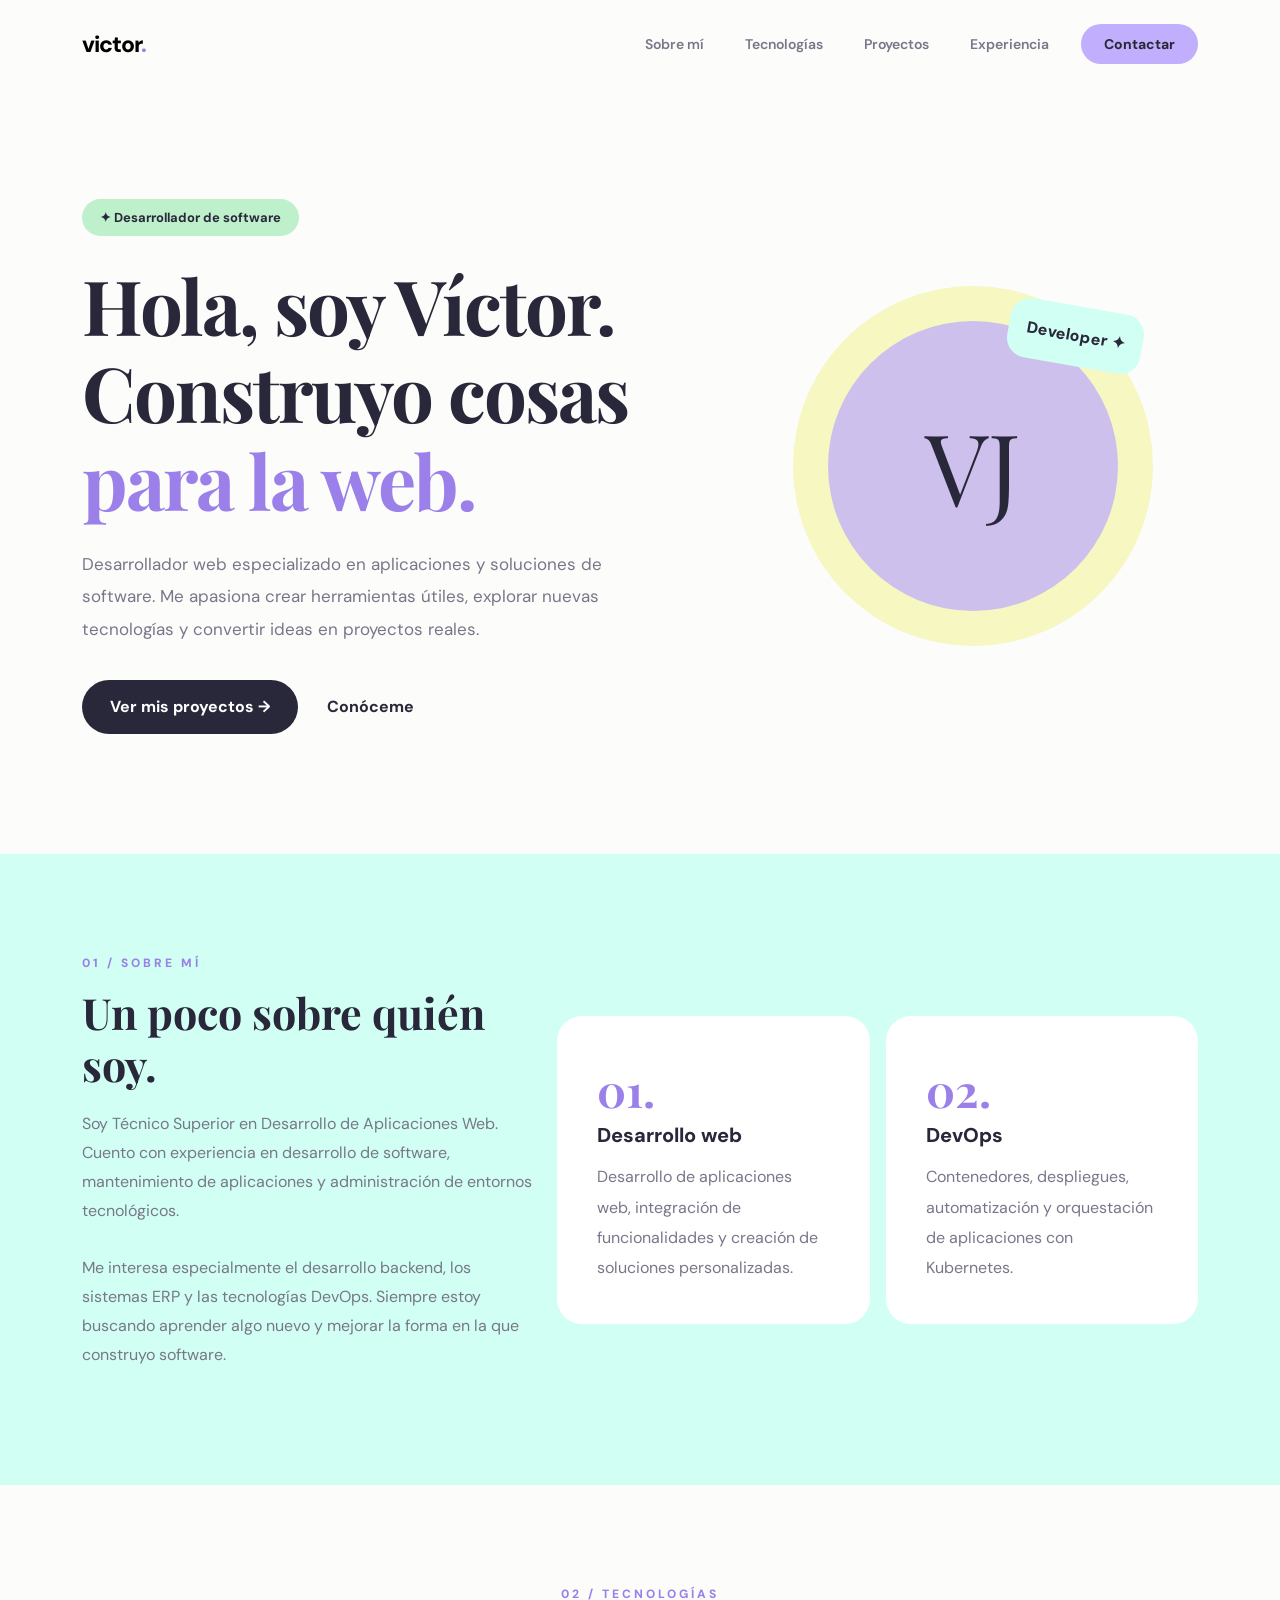
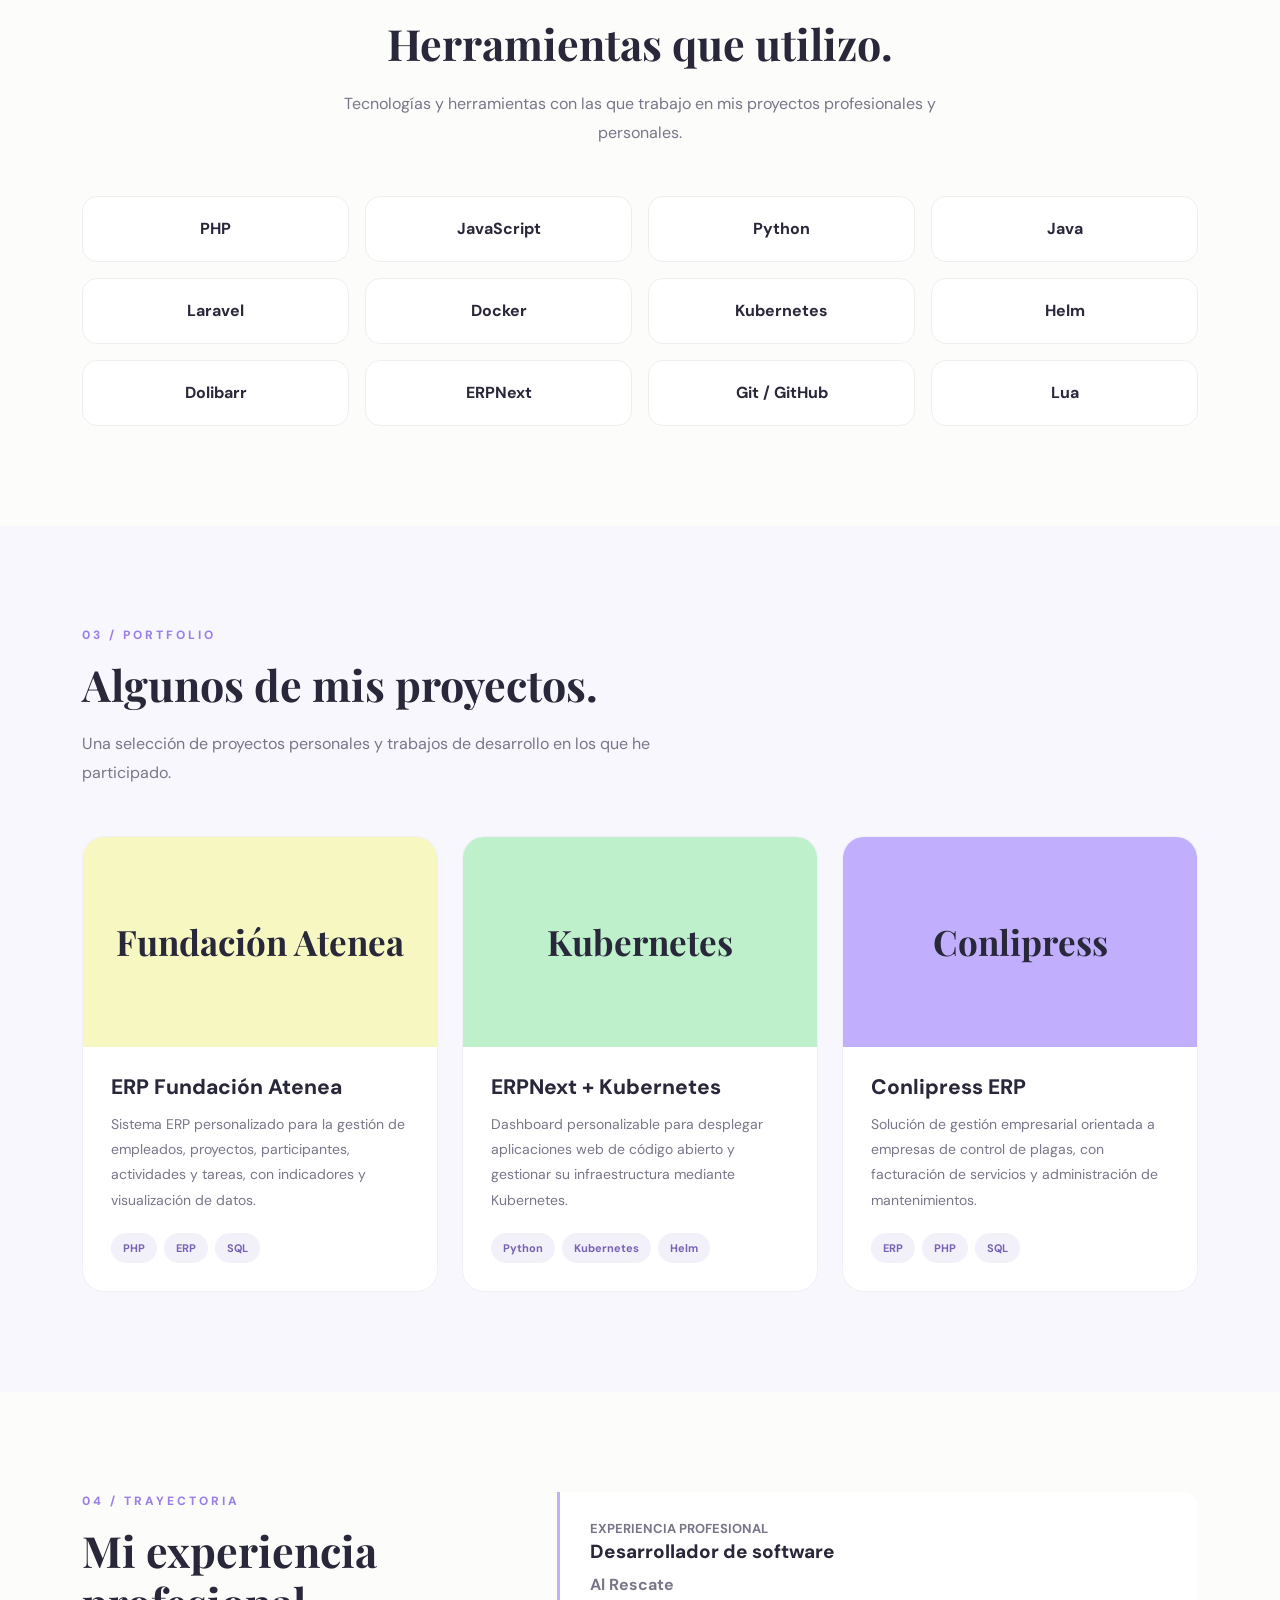
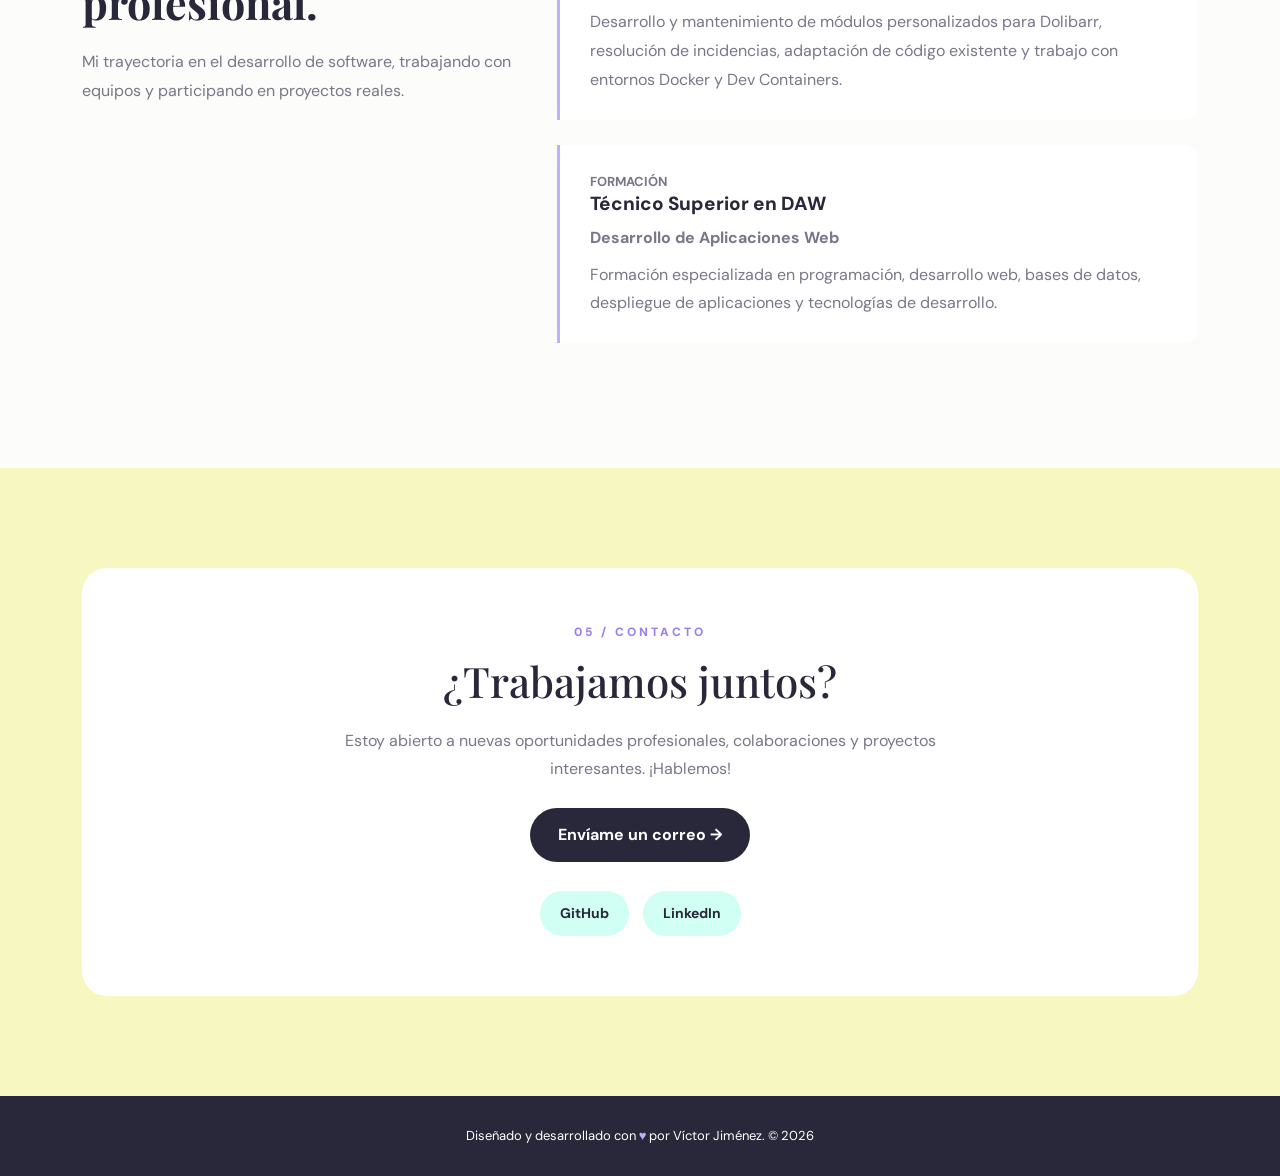
==== index.html @ eb2dcdb8 "first upload" ====
<!DOCTYPE html>
<html lang="es">

<head>
    <meta charset="UTF-8">
    <meta name="viewport" content="width=device-width, initial-scale=1.0">
    <title>Víctor Jiménez | Portfolio</title>

    <!-- Bootstrap CSS -->
    <link href="https://cdn.jsdelivr.net/npm/bootstrap@5.3.8/dist/css/bootstrap.min.css" rel="stylesheet">

    <!-- Google Fonts -->
    <link rel="preconnect" href="https://fonts.googleapis.com">
    <link rel="preconnect" href="https://fonts.gstatic.com" crossorigin>
    <link href="https://fonts.googleapis.com/css2?family=DM+Sans:wght@400;500;600;700;800&family=Playfair+Display:wght@600;700&display=swap" rel="stylesheet">

    <!-- Custom CSS -->
    <link rel="stylesheet" href="style.css">
</head>

<body>

    <!-- NAVBAR -->

    <nav class="navbar navbar-expand-lg sticky-top">
        <div class="container">

            <a class="navbar-brand" href="#">
                victor<span>.</span>
            </a>

            <button class="navbar-toggler" type="button"
                data-bs-toggle="collapse" data-bs-target="#navbarMenu">
                <span class="navbar-toggler-icon"></span>
            </button>

            <div class="collapse navbar-collapse" id="navbarMenu">

                <ul class="navbar-nav ms-auto align-items-lg-center">

                    <li class="nav-item">
                        <a class="nav-link" href="#about">Sobre mí</a>
                    </li>

                    <li class="nav-item">
                        <a class="nav-link" href="#skills">Tecnologías</a>
                    </li>

                    <li class="nav-item">
                        <a class="nav-link" href="#projects">Proyectos</a>
                    </li>

                    <li class="nav-item">
                        <a class="nav-link" href="#experience">Experiencia</a>
                    </li>

                    <li class="nav-item ms-lg-4 mt-3 mt-lg-0">
                        <a class="btn-contact" href="#contact">Contactar</a>
                    </li>

                </ul>

            </div>
        </div>
    </nav>


    <!-- HERO -->

    <header class="hero">

        <div class="container">

            <div class="row align-items-center">

                <div class="col-lg-7">

                    <span class="hero-label">
                        ✦ Desarrollador de software
                    </span>

                    <h1>
                        Hola, soy Víctor.<br>
                        Construyo cosas<br>
                        <span>para la web.</span>
                    </h1>

                    <p class="hero-description">
                        Desarrollador web especializado en aplicaciones
                        y soluciones de software. Me apasiona crear
                        herramientas útiles, explorar nuevas tecnologías
                        y convertir ideas en proyectos reales.
                    </p>

                    <a href="#projects" class="btn-primary-custom">
                        Ver mis proyectos →
                    </a>

                    <a href="#about" class="btn-secondary-custom">
                        Conóceme
                    </a>

                </div>

                <div class="col-lg-5">

                    <div class="hero-image">

                        <span class="hero-initials">VJ</span>

                        <div class="hero-decoration">
                            Developer ✦
                        </div>

                    </div>

                </div>

            </div>

        </div>

    </header>


    <!-- ABOUT -->

    <section class="about" id="about">

        <div class="container">

            <div class="row align-items-center g-4">

                <div class="col-lg-5">

                    <p class="section-label">01 / Sobre mí</p>

                    <h2 class="section-title">
                        Un poco sobre quién soy.
                    </h2>

                    <p class="section-description">
                        Soy Técnico Superior en Desarrollo de Aplicaciones
                        Web. Cuento con experiencia en desarrollo de
                        software, mantenimiento de aplicaciones y
                        administración de entornos tecnológicos.

                        <br><br>

                        Me interesa especialmente el desarrollo backend,
                        los sistemas ERP y las tecnologías DevOps.
                        Siempre estoy buscando aprender algo nuevo
                        y mejorar la forma en la que construyo software.
                    </p>

                </div>

                <div class="col-lg-7">

                    <div class="row g-3">

                        <div class="col-md-6">

                            <div class="about-card">

                                <div class="about-number">01.</div>

                                <h3>Desarrollo web</h3>

                                <p>
                                    Desarrollo de aplicaciones web,
                                    integración de funcionalidades
                                    y creación de soluciones personalizadas.
                                </p>

                            </div>

                        </div>

                        <div class="col-md-6">

                            <div class="about-card">

                                <div class="about-number">02.</div>

                                <h3>DevOps</h3>

                                <p>
                                    Contenedores, despliegues,
                                    automatización y orquestación
                                    de aplicaciones con Kubernetes.
                                </p>

                            </div>

                        </div>

                    </div>

                </div>

            </div>

        </div>

    </section>


    <!-- SKILLS -->

    <section id="skills">

        <div class="container">

            <div class="text-center mb-5">

                <p class="section-label">02 / Tecnologías</p>

                <h2 class="section-title">
                    Herramientas que utilizo.
                </h2>

                <p class="section-description mx-auto">
                    Tecnologías y herramientas con las que trabajo
                    en mis proyectos profesionales y personales.
                </p>

            </div>

            <div class="row g-3">

                <div class="col-6 col-md-3"><div class="skill-item">PHP</div></div>
                <div class="col-6 col-md-3"><div class="skill-item">JavaScript</div></div>
                <div class="col-6 col-md-3"><div class="skill-item">Python</div></div>
                <div class="col-6 col-md-3"><div class="skill-item">Java</div></div>
                <div class="col-6 col-md-3"><div class="skill-item">Laravel</div></div>
                <div class="col-6 col-md-3"><div class="skill-item">Docker</div></div>
                <div class="col-6 col-md-3"><div class="skill-item">Kubernetes</div></div>
                <div class="col-6 col-md-3"><div class="skill-item">Helm</div></div>
                <div class="col-6 col-md-3"><div class="skill-item">Dolibarr</div></div>
                <div class="col-6 col-md-3"><div class="skill-item">ERPNext</div></div>
                <div class="col-6 col-md-3"><div class="skill-item">Git / GitHub</div></div>
                <div class="col-6 col-md-3"><div class="skill-item">Lua</div></div>

            </div>

        </div>

    </section>


    <!-- PROJECTS -->

    <section class="projects" id="projects">

        <div class="container">

            <div class="mb-5">

                <p class="section-label">03 / Portfolio</p>

                <h2 class="section-title">
                    Algunos de mis proyectos.
                </h2>

                <p class="section-description">
                    Una selección de proyectos personales y trabajos
                    de desarrollo en los que he participado.
                </p>

            </div>

            <div class="row g-4">

                <div class="col-lg-4 col-md-6">

                    <article class="project-card">

                        <div class="project-cover cover-one">
                            Fundación Atenea
                        </div>

                        <div class="project-content">

                            <h3>ERP Fundación Atenea</h3>

                            <p>
                                Sistema ERP personalizado para la gestión
                                de empleados, proyectos, participantes,
                                actividades y tareas, con indicadores
                                y visualización de datos.
                            </p>

                            <div>
                                <span class="tech-tag">PHP</span>
                                <span class="tech-tag">ERP</span>
                                <span class="tech-tag">SQL</span>
                            </div>

                        </div>

                    </article>

                </div>

                <div class="col-lg-4 col-md-6">

                    <article class="project-card">

                        <div class="project-cover cover-two">
                            Kubernetes
                        </div>

                        <div class="project-content">

                            <h3>ERPNext + Kubernetes</h3>

                            <p>
                                Dashboard personalizable para desplegar
                                aplicaciones web de código abierto
                                y gestionar su infraestructura
                                mediante Kubernetes.
                            </p>

                            <div>
                                <span class="tech-tag">Python</span>
                                <span class="tech-tag">Kubernetes</span>
                                <span class="tech-tag">Helm</span>
                            </div>

                        </div>

                    </article>

                </div>

                <div class="col-lg-4 col-md-6">

                    <article class="project-card">

                        <div class="project-cover cover-three">
                            Conlipress
                        </div>

                        <div class="project-content">

                            <h3>Conlipress ERP</h3>

                            <p>
                                Solución de gestión empresarial orientada
                                a empresas de control de plagas,
                                con facturación de servicios y
                                administración de mantenimientos.
                            </p>

                            <div>
                                <span class="tech-tag">ERP</span>
                                <span class="tech-tag">PHP</span>
                                <span class="tech-tag">SQL</span>
                            </div>

                        </div>

                    </article>

                </div>

            </div>

        </div>

    </section>


    <!-- EXPERIENCE -->

    <section id="experience">

        <div class="container">

            <div class="row">

                <div class="col-lg-5">

                    <p class="section-label">04 / Trayectoria</p>

                    <h2 class="section-title">
                        Mi experiencia profesional.
                    </h2>

                    <p class="section-description">
                        Mi trayectoria en el desarrollo de software,
                        trabajando con equipos y participando
                        en proyectos reales.
                    </p>

                </div>

                <div class="col-lg-7">

                    <div class="experience-item">

                        <p class="experience-date">
                            EXPERIENCIA PROFESIONAL
                        </p>

                        <h3>Desarrollador de software</h3>

                        <p class="fw-bold mb-2">Al Rescate</p>

                        <p>
                            Desarrollo y mantenimiento de módulos
                            personalizados para Dolibarr, resolución
                            de incidencias, adaptación de código
                            existente y trabajo con entornos Docker
                            y Dev Containers.
                        </p>

                    </div>

                    <div class="experience-item">

                        <p class="experience-date">FORMACIÓN</p>

                        <h3>Técnico Superior en DAW</h3>

                        <p class="fw-bold mb-2">
                            Desarrollo de Aplicaciones Web
                        </p>

                        <p>
                            Formación especializada en programación,
                            desarrollo web, bases de datos,
                            despliegue de aplicaciones y
                            tecnologías de desarrollo.
                        </p>

                    </div>

                </div>

            </div>

        </div>

    </section>


    <!-- CONTACT -->

    <section class="contact" id="contact">

        <div class="container">

            <div class="contact-box text-center">

                <p class="section-label">05 / Contacto</p>

                <h2>¿Trabajamos juntos?</h2>

                <p class="section-description mx-auto mb-4">
                    Estoy abierto a nuevas oportunidades profesionales,
                    colaboraciones y proyectos interesantes.
                    ¡Hablemos!
                </p>

                <a href="mailto:tuemail@ejemplo.com"
                    class="btn-primary-custom">
                    Envíame un correo →
                </a>

                <div class="mt-4">

                    <a href="https://github.com/tuusuario"
                        target="_blank" class="contact-link">
                        GitHub
                    </a>

                    <a href="https://www.linkedin.com/in/tuusuario"
                        target="_blank" class="contact-link">
                        LinkedIn
                    </a>

                </div>

            </div>

        </div>

    </section>


    <!-- FOOTER -->

    <footer>

        <div class="container">

            <p class="mb-0">
                Diseñado y desarrollado con <span>♥</span> por Víctor Jiménez.
                © 2026
            </p>

        </div>

    </footer>


    <!-- Bootstrap JS -->

    <script src="https://cdn.jsdelivr.net/npm/bootstrap@5.3.8/dist/js/bootstrap.bundle.min.js"></script>

</body>
</html>
---- style.css ----
:root {
    --yellow: #F6F7C1;
    --green: #BEF0CB;
    --mint: #D1FFF3;
    --purple: #C1AEFC;
    --dark: #29283A;
    --gray: #777789;
    --white: #FFFFFF;
}

* {
    margin: 0;
    padding: 0;
    box-sizing: border-box;
}

html {
    scroll-behavior: smooth;
}

body {
    font-family: 'DM Sans', sans-serif;
    color: var(--dark);
    background-color: #FCFCFA;
}

a {
    text-decoration: none;
    color: inherit;
}

/* NAVBAR */

.navbar {
    padding: 22px 0;
    background: rgba(252, 252, 250, 0.95);
}

.navbar-brand {
    font-size: 23px;
    font-weight: 800;
    letter-spacing: -1px;
}

.navbar-brand span {
    color: #9B80E9;
}

.nav-link {
    color: var(--gray);
    font-size: 14px;
    font-weight: 600;
    margin-left: 25px;
    transition: .3s;
}

.nav-link:hover {
    color: #9B80E9;
}

.btn-contact {
    background: var(--purple);
    color: var(--dark);
    padding: 11px 23px;
    border-radius: 30px;
    font-weight: 700;
    font-size: 14px;
    transition: .3s;
}

.btn-contact:hover {
    background: var(--dark);
    color: white;
    transform: translateY(-2px);
}

/* HERO */

.hero {
    padding: 110px 0 120px;
    overflow: hidden;
}

.hero-label {
    display: inline-block;
    background: var(--green);
    padding: 9px 18px;
    border-radius: 30px;
    font-size: 13px;
    font-weight: 700;
    margin-bottom: 25px;
}

.hero h1 {
    font-family: 'Playfair Display', serif;
    font-size: clamp(45px, 6vw, 76px);
    line-height: 1.15;
    font-weight: 700;
    letter-spacing: -2px;
}

.hero h1 span {
    color: #9B80E9;
}

.hero-description {
    color: var(--gray);
    font-size: 17px;
    line-height: 1.9;
    max-width: 520px;
    margin: 25px 0 35px;
}

.btn-primary-custom {
    display: inline-block;
    background: var(--dark);
    color: white;
    padding: 15px 28px;
    border-radius: 30px;
    font-weight: 700;
    transition: .3s;
}

.btn-primary-custom:hover {
    background: #9B80E9;
    color: white;
    transform: translateY(-3px);
}

.btn-secondary-custom {
    display: inline-block;
    padding: 15px 25px;
    font-weight: 700;
    color: var(--dark);
}

.hero-image {
    width: 360px;
    height: 360px;
    background: var(--yellow);
    border-radius: 50%;
    margin: auto;
    display: flex;
    align-items: center;
    justify-content: center;
    position: relative;
}

.hero-image::before {
    content: "";
    position: absolute;
    width: 290px;
    height: 290px;
    background: var(--purple);
    border-radius: 50%;
    opacity: .75;
}

.hero-initials {
    position: relative;
    font-family: 'Playfair Display', serif;
    font-size: 100px;
    color: var(--dark);
}

.hero-decoration {
    position: absolute;
    top: 20px;
    right: 10px;
    background: var(--mint);
    padding: 18px;
    border-radius: 20px;
    font-weight: 800;
    transform: rotate(10deg);
}

/* GENERAL SECTIONS */

section {
    padding: 100px 0;
}

.section-label {
    color: #9B80E9;
    text-transform: uppercase;
    font-size: 12px;
    font-weight: 800;
    letter-spacing: 3px;
    margin-bottom: 15px;
}

.section-title {
    font-family: 'Playfair Display', serif;
    font-size: 43px;
    font-weight: 700;
    margin-bottom: 20px;
}

.section-description {
    color: var(--gray);
    line-height: 1.8;
    max-width: 600px;
}

/* ABOUT */

.about {
    background: var(--mint);
}

.about-card {
    background: white;
    padding: 40px;
    border-radius: 25px;
    height: 100%;
}

.about-card h3 {
    font-size: 20px;
    font-weight: 800;
    margin-bottom: 15px;
}

.about-card p {
    color: var(--gray);
    line-height: 1.9;
    margin-bottom: 0;
}

.about-number {
    font-family: 'Playfair Display', serif;
    font-size: 45px;
    color: #9B80E9;
    font-weight: 700;
}

/* SKILLS */

.skill-item {
    background: white;
    border: 1px solid #EEEEEE;
    border-radius: 15px;
    padding: 20px;
    text-align: center;
    font-weight: 700;
    transition: .3s;
}

.skill-item:hover {
    background: var(--yellow);
    transform: translateY(-5px);
    border-color: transparent;
}

/* PROJECTS */

.projects {
    background: #F8F7FD;
}

.project-card {
    background: white;
    border-radius: 22px;
    overflow: hidden;
    height: 100%;
    transition: .3s;
    border: 1px solid #F0EFF5;
}

.project-card:hover {
    transform: translateY(-7px);
    box-shadow: 0 15px 35px rgba(50, 40, 80, .08);
}

.project-cover {
    height: 210px;
    display: flex;
    align-items: center;
    justify-content: center;
    font-family: 'Playfair Display', serif;
    font-size: 35px;
    font-weight: 700;
}

.cover-one {
    background: var(--yellow);
}

.cover-two {
    background: var(--green);
}

.cover-three {
    background: var(--purple);
}

.project-content {
    padding: 28px;
}

.project-content h3 {
    font-size: 21px;
    font-weight: 800;
    margin-bottom: 12px;
}

.project-content p {
    color: var(--gray);
    font-size: 14px;
    line-height: 1.8;
}

.tech-tag {
    display: inline-block;
    background: #F2F0F9;
    color: #7862B5;
    font-size: 11px;
    font-weight: 700;
    padding: 7px 12px;
    border-radius: 20px;
    margin: 4px 3px 0 0;
}

/* EXPERIENCE */

.experience-item {
    padding: 25px 30px;
    border-left: 3px solid var(--purple);
    margin-bottom: 25px;
    background: white;
    border-radius: 0 15px 15px 0;
}

.experience-item h3 {
    font-size: 19px;
    font-weight: 800;
}

.experience-date {
    color: #9B80E9;
    font-size: 13px;
    font-weight: 700;
    margin-bottom: 10px;
}

.experience-item p {
    color: var(--gray);
    line-height: 1.8;
    margin-bottom: 0;
}

/* CONTACT */

.contact {
    background: var(--yellow);
}

.contact-box {
    background: white;
    border-radius: 25px;
    padding: 55px;
}

.contact-box h2 {
    font-family: 'Playfair Display', serif;
    font-size: 42px;
    margin-bottom: 20px;
}

.contact-link {
    display: inline-block;
    padding: 12px 20px;
    background: var(--mint);
    border-radius: 30px;
    font-weight: 700;
    font-size: 14px;
    margin: 5px;
    transition: .3s;
}

.contact-link:hover {
    background: var(--purple);
}

/* FOOTER */

footer {
    padding: 30px 0;
    background: var(--dark);
    color: white;
    text-align: center;
    font-size: 13px;
}

footer span {
    color: var(--purple);
}

/* RESPONSIVE */

@media (max-width: 768px) {

    .hero {
        padding: 70px 0;
        text-align: center;
    }

    .hero-description {
        margin-left: auto;
        margin-right: auto;
    }

    .hero-image {
        width: 280px;
        height: 280px;
        margin-top: 60px;
    }

    .hero-image::before {
        width: 220px;
        height: 220px;
    }

    .hero-initials {
        font-size: 75px;
    }

    section {
        padding: 70px 0;
    }

    .section-title {
        font-size: 35px;
    }

    .contact-box {
        padding: 30px 20px;
    }

    .contact-box h2 {
        font-size: 32px;
    }

    .nav-link {
        margin-left: 0;
    }
}
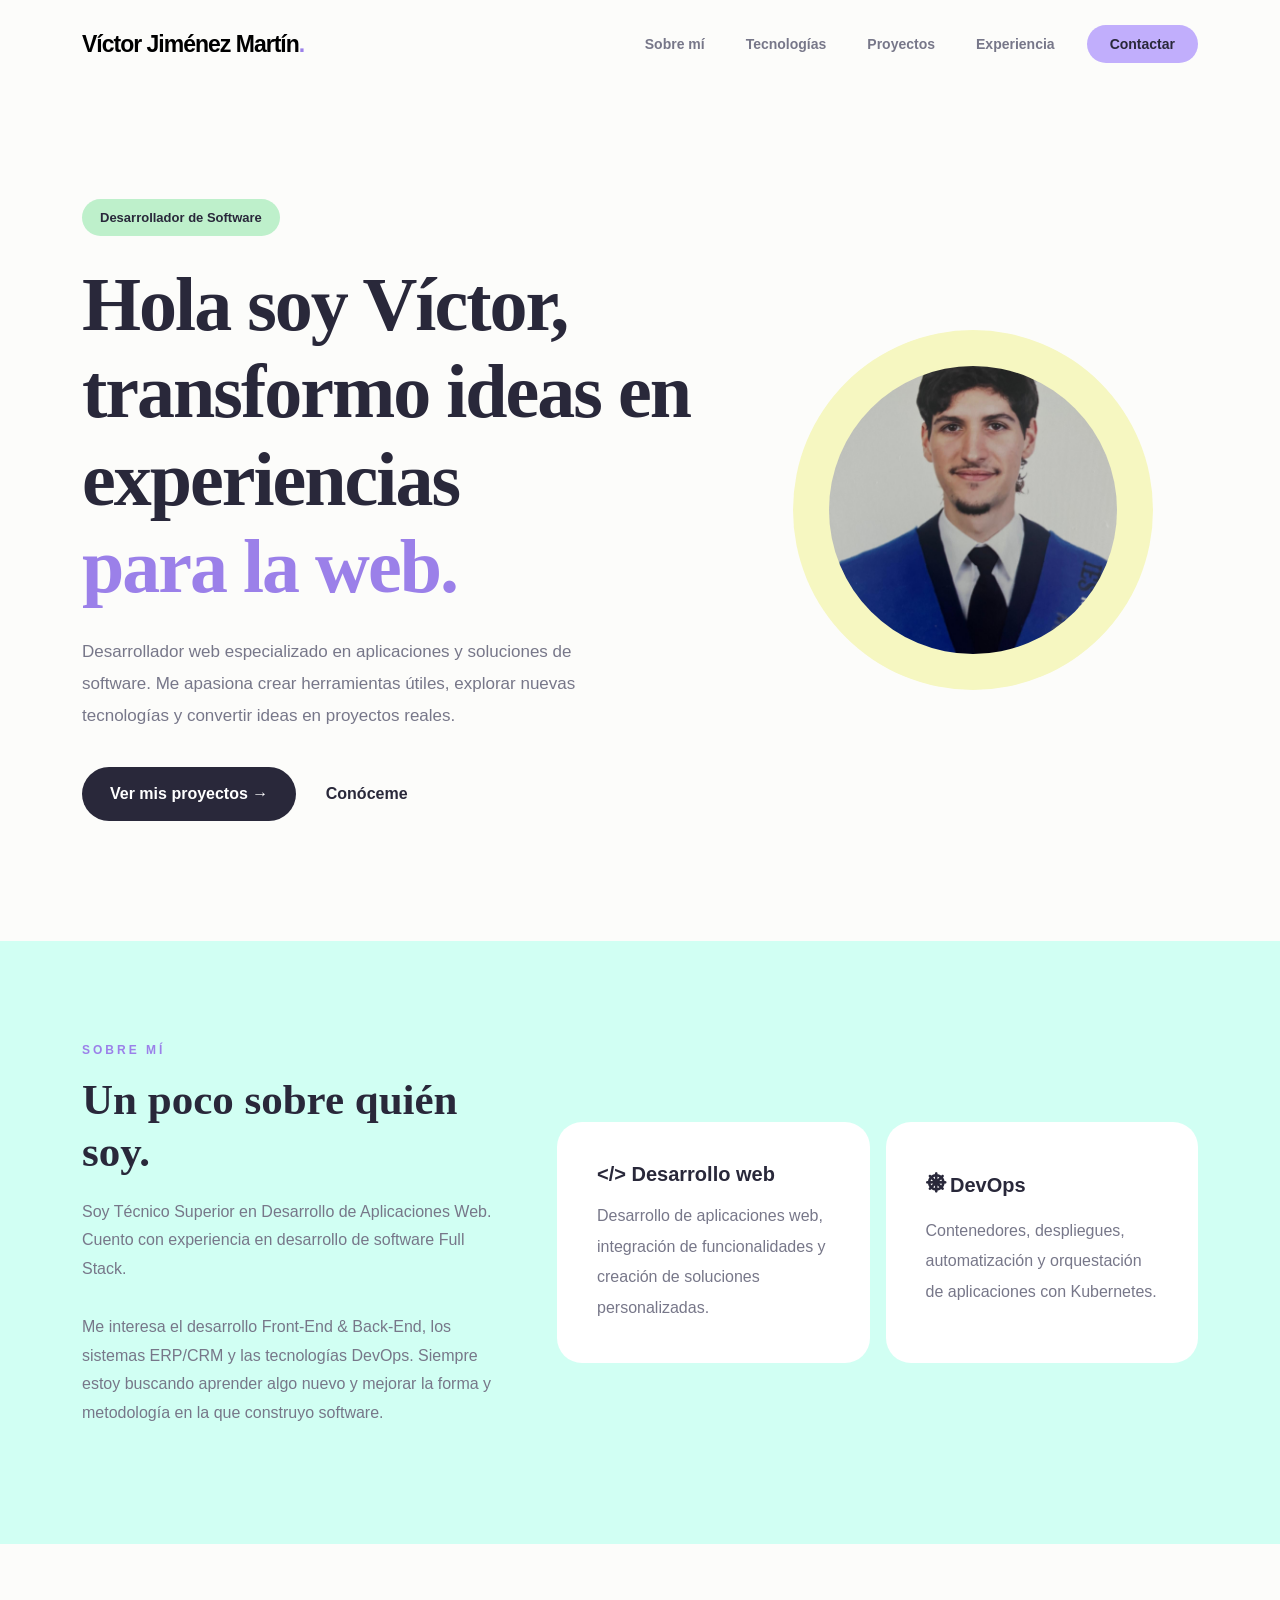
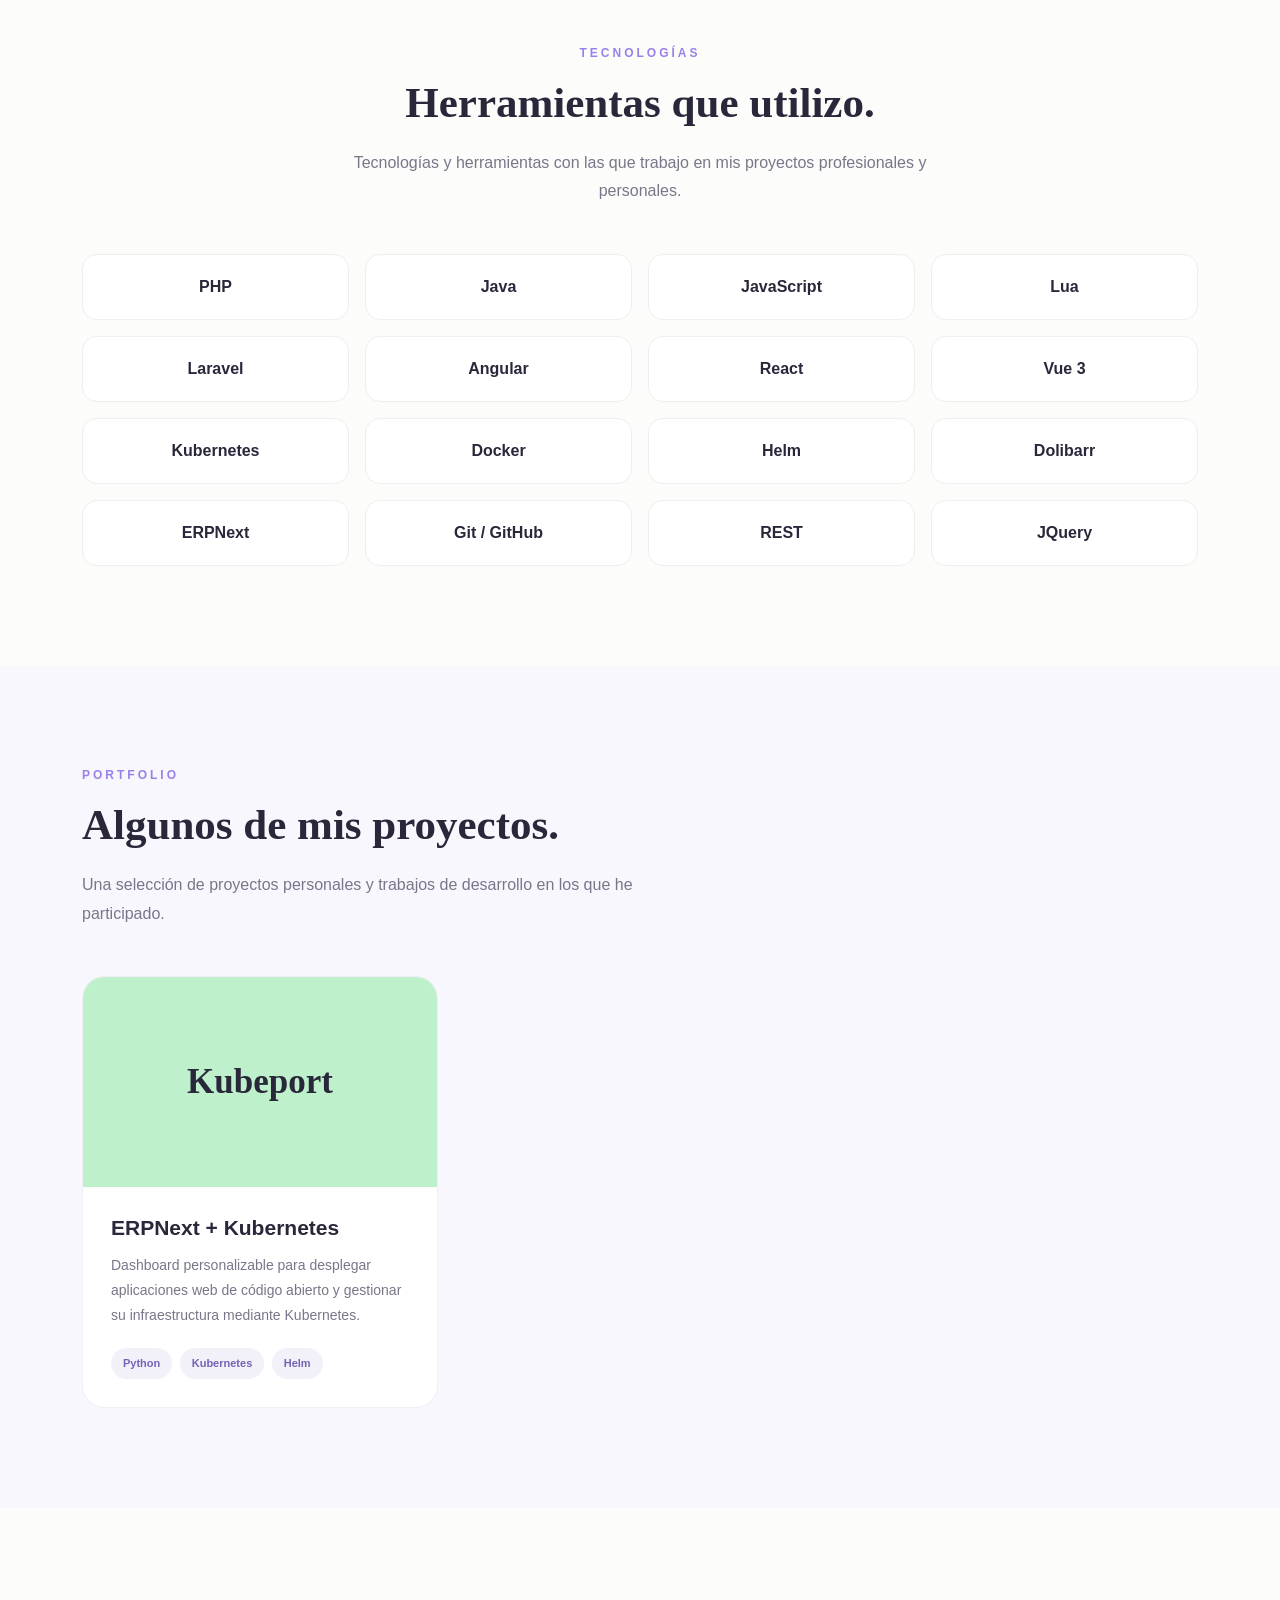
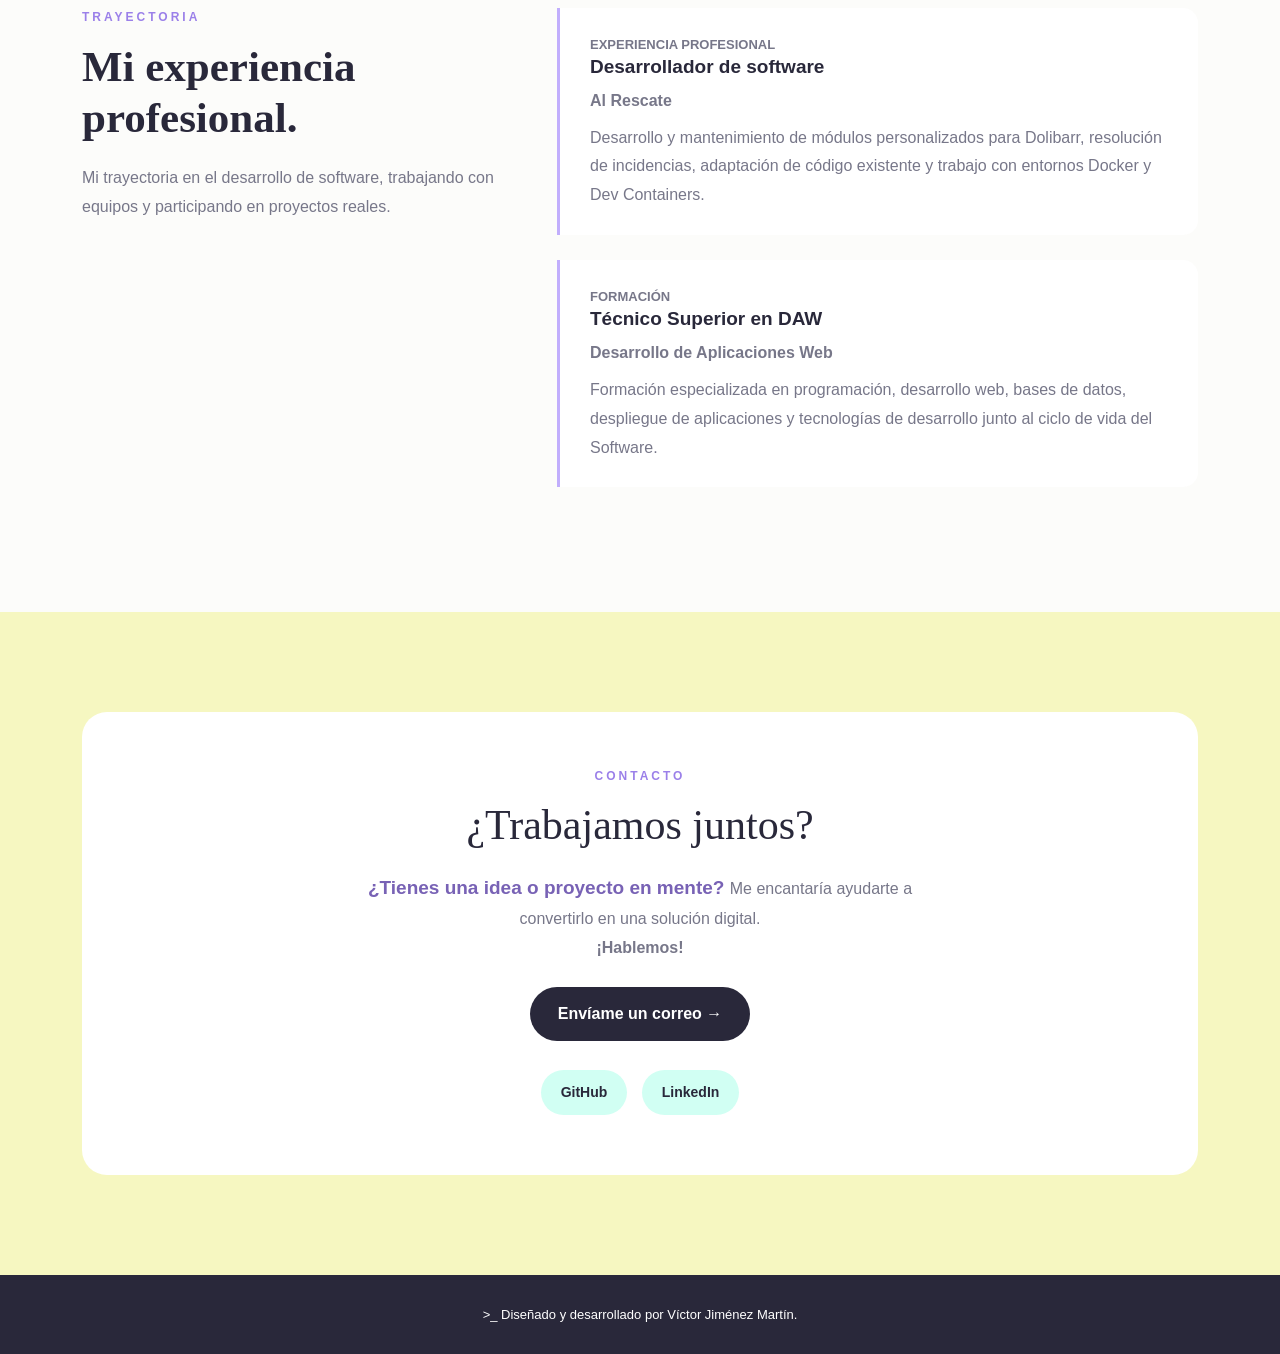
==== commit d10994a0: "Subida portfolio" ====
--- a/index.html
+++ b/index.html
@@ -1,33 +1,20 @@
-
 <!DOCTYPE html>
-<html lang="es">
-
+<html lang="en">
 <head>
     <meta charset="UTF-8">
     <meta name="viewport" content="width=device-width, initial-scale=1.0">
-    <title>Víctor Jiménez | Portfolio</title>
-
+    <title>Portfolio Victor Jimenez Martin</title>
     <!-- Bootstrap CSS -->
     <link href="https://cdn.jsdelivr.net/npm/bootstrap@5.3.8/dist/css/bootstrap.min.css" rel="stylesheet">
-
-    <!-- Google Fonts -->
-    <link rel="preconnect" href="https://fonts.googleapis.com">
-    <link rel="preconnect" href="https://fonts.gstatic.com" crossorigin>
-    <link href="https://fonts.googleapis.com/css2?family=DM+Sans:wght@400;500;600;700;800&family=Playfair+Display:wght@600;700&display=swap" rel="stylesheet">
-
-    <!-- Custom CSS -->
     <link rel="stylesheet" href="style.css">
 </head>
-
 <body>
 
     <!-- NAVBAR -->
-
     <nav class="navbar navbar-expand-lg sticky-top">
         <div class="container">
-
             <a class="navbar-brand" href="#">
-                victor<span>.</span>
+                Víctor Jiménez Martín<span>.</span>
             </a>
 
             <button class="navbar-toggler" type="button"
@@ -65,24 +52,17 @@
         </div>
     </nav>
 
-
     <!-- HERO -->
-
-    <header class="hero">
-
-        <div class="container">
-
+     <header class="hero">
+        <div class="container">
             <div class="row align-items-center">
-
                 <div class="col-lg-7">
-
-                    <span class="hero-label">
-                        ✦ Desarrollador de software
-                    </span>
-
-                    <h1>
-                        Hola, soy Víctor.<br>
-                        Construyo cosas<br>
+                    <span class="hero-span">Desarrollador de Software</span>
+
+                    <h1 class="h1-hero">
+                        Hola soy Víctor, <br>
+                        transformo ideas en <br>
+                        experiencias<br>
                         <span>para la web.</span>
                     </h1>
 
@@ -100,31 +80,19 @@
                     <a href="#about" class="btn-secondary-custom">
                         Conóceme
                     </a>
-
                 </div>
 
                 <div class="col-lg-5">
-
                     <div class="hero-image">
-
-                        <span class="hero-initials">VJ</span>
-
-                        <div class="hero-decoration">
-                            Developer ✦
-                        </div>
-
+                    <img class="hero-photo" src="./Media/photo_cv.jpeg" alt="Víctor Jiménez">
                     </div>
-
-                </div>
-
-            </div>
-
-        </div>
-
-    </header>
-
-
-    <!-- ABOUT -->
+                </div>
+            </div>
+            
+        </div>
+     </header>
+
+     <!-- ABOUT -->
 
     <section class="about" id="about">
 
@@ -132,9 +100,9 @@
 
             <div class="row align-items-center g-4">
 
-                <div class="col-lg-5">
-
-                    <p class="section-label">01 / Sobre mí</p>
+                <div class="col-lg-5 pe-lg-5">
+
+                    <p class="section-label">Sobre mí</p>
 
                     <h2 class="section-title">
                         Un poco sobre quién soy.
@@ -143,15 +111,14 @@
                     <p class="section-description">
                         Soy Técnico Superior en Desarrollo de Aplicaciones
                         Web. Cuento con experiencia en desarrollo de
-                        software, mantenimiento de aplicaciones y
-                        administración de entornos tecnológicos.
+                        software Full Stack.
 
                         <br><br>
 
-                        Me interesa especialmente el desarrollo backend,
-                        los sistemas ERP y las tecnologías DevOps.
+                        Me interesa el desarrollo Front-End & Back-End,
+                        los sistemas ERP/CRM y las tecnologías DevOps.
                         Siempre estoy buscando aprender algo nuevo
-                        y mejorar la forma en la que construyo software.
+                        y mejorar la forma y metodología en la que construyo software.
                     </p>
 
                 </div>
@@ -164,9 +131,7 @@
 
                             <div class="about-card">
 
-                                <div class="about-number">01.</div>
-
-                                <h3>Desarrollo web</h3>
+                                <h3>&lt;/&gt; Desarrollo web</h3>
 
                                 <p>
                                     Desarrollo de aplicaciones web,
@@ -182,9 +147,7 @@
 
                             <div class="about-card">
 
-                                <div class="about-number">02.</div>
-
-                                <h3>DevOps</h3>
+                                <h3><span class="fs-2">⎈</span> DevOps</h3>
 
                                 <p>
                                     Contenedores, despliegues,
@@ -206,7 +169,6 @@
 
     </section>
 
-
     <!-- SKILLS -->
 
     <section id="skills">
@@ -215,7 +177,7 @@
 
             <div class="text-center mb-5">
 
-                <p class="section-label">02 / Tecnologías</p>
+                <p class="section-label">Tecnologías</p>
 
                 <h2 class="section-title">
                     Herramientas que utilizo.
@@ -231,17 +193,21 @@
             <div class="row g-3">
 
                 <div class="col-6 col-md-3"><div class="skill-item">PHP</div></div>
+                <div class="col-6 col-md-3"><div class="skill-item">Java</div></div>
                 <div class="col-6 col-md-3"><div class="skill-item">JavaScript</div></div>
-                <div class="col-6 col-md-3"><div class="skill-item">Python</div></div>
-                <div class="col-6 col-md-3"><div class="skill-item">Java</div></div>
+                 <div class="col-6 col-md-3"><div class="skill-item">Lua</div></div>
                 <div class="col-6 col-md-3"><div class="skill-item">Laravel</div></div>
+                <div class="col-6 col-md-3"><div class="skill-item">Angular</div></div>
+                <div class="col-6 col-md-3"><div class="skill-item">React</div></div>
+                <div class="col-6 col-md-3"><div class="skill-item">Vue 3</div></div>
+                <div class="col-6 col-md-3"><div class="skill-item">Kubernetes</div></div>
                 <div class="col-6 col-md-3"><div class="skill-item">Docker</div></div>
-                <div class="col-6 col-md-3"><div class="skill-item">Kubernetes</div></div>
                 <div class="col-6 col-md-3"><div class="skill-item">Helm</div></div>
                 <div class="col-6 col-md-3"><div class="skill-item">Dolibarr</div></div>
                 <div class="col-6 col-md-3"><div class="skill-item">ERPNext</div></div>
                 <div class="col-6 col-md-3"><div class="skill-item">Git / GitHub</div></div>
-                <div class="col-6 col-md-3"><div class="skill-item">Lua</div></div>
+                <div class="col-6 col-md-3"><div class="skill-item">REST</div></div>
+                <div class="col-6 col-md-3"><div class="skill-item">JQuery</div></div>
 
             </div>
 
@@ -249,8 +215,7 @@
 
     </section>
 
-
-    <!-- PROJECTS -->
+      <!-- PROJECTS -->
 
     <section class="projects" id="projects">
 
@@ -258,7 +223,7 @@
 
             <div class="mb-5">
 
-                <p class="section-label">03 / Portfolio</p>
+                <p class="section-label">Portfolio</p>
 
                 <h2 class="section-title">
                     Algunos de mis proyectos.
@@ -277,39 +242,8 @@
 
                     <article class="project-card">
 
-                        <div class="project-cover cover-one">
-                            Fundación Atenea
-                        </div>
-
-                        <div class="project-content">
-
-                            <h3>ERP Fundación Atenea</h3>
-
-                            <p>
-                                Sistema ERP personalizado para la gestión
-                                de empleados, proyectos, participantes,
-                                actividades y tareas, con indicadores
-                                y visualización de datos.
-                            </p>
-
-                            <div>
-                                <span class="tech-tag">PHP</span>
-                                <span class="tech-tag">ERP</span>
-                                <span class="tech-tag">SQL</span>
-                            </div>
-
-                        </div>
-
-                    </article>
-
-                </div>
-
-                <div class="col-lg-4 col-md-6">
-
-                    <article class="project-card">
-
                         <div class="project-cover cover-two">
-                            Kubernetes
+                            Kubeport
                         </div>
 
                         <div class="project-content">
@@ -335,37 +269,6 @@
 
                 </div>
 
-                <div class="col-lg-4 col-md-6">
-
-                    <article class="project-card">
-
-                        <div class="project-cover cover-three">
-                            Conlipress
-                        </div>
-
-                        <div class="project-content">
-
-                            <h3>Conlipress ERP</h3>
-
-                            <p>
-                                Solución de gestión empresarial orientada
-                                a empresas de control de plagas,
-                                con facturación de servicios y
-                                administración de mantenimientos.
-                            </p>
-
-                            <div>
-                                <span class="tech-tag">ERP</span>
-                                <span class="tech-tag">PHP</span>
-                                <span class="tech-tag">SQL</span>
-                            </div>
-
-                        </div>
-
-                    </article>
-
-                </div>
-
             </div>
 
         </div>
@@ -383,7 +286,7 @@
 
                 <div class="col-lg-5">
 
-                    <p class="section-label">04 / Trayectoria</p>
+                    <p class="section-label">Trayectoria</p>
 
                     <h2 class="section-title">
                         Mi experiencia profesional.
@@ -433,7 +336,7 @@
                             Formación especializada en programación,
                             desarrollo web, bases de datos,
                             despliegue de aplicaciones y
-                            tecnologías de desarrollo.
+                            tecnologías de desarrollo junto al ciclo de vida del Software.
                         </p>
 
                     </div>
@@ -455,29 +358,29 @@
 
             <div class="contact-box text-center">
 
-                <p class="section-label">05 / Contacto</p>
+                <p class="section-label">Contacto</p>
 
                 <h2>¿Trabajamos juntos?</h2>
 
                 <p class="section-description mx-auto mb-4">
-                    Estoy abierto a nuevas oportunidades profesionales,
-                    colaboraciones y proyectos interesantes.
-                    ¡Hablemos!
+                   <span class="contact-message">¿Tienes una idea o proyecto en mente? </span>
+                   Me encantaría ayudarte a convertirlo en una solución digital. <br>
+                   <b>¡Hablemos!</b>
                 </p>
 
-                <a href="mailto:tuemail@ejemplo.com"
+                <a href="mailto:victorjimenezmartin05@gmail.com"
                     class="btn-primary-custom">
                     Envíame un correo →
                 </a>
 
                 <div class="mt-4">
 
-                    <a href="https://github.com/tuusuario"
+                    <a href="https://github.com/victorjimenezmartinDEV"
                         target="_blank" class="contact-link">
                         GitHub
                     </a>
 
-                    <a href="https://www.linkedin.com/in/tuusuario"
+                    <a href="https://www.linkedin.com/in/v%C3%ADctor-jim%C3%A9nez-mart%C3%ADn-297b84398/"
                         target="_blank" class="contact-link">
                         LinkedIn
                     </a>
@@ -498,18 +401,15 @@
         <div class="container">
 
             <p class="mb-0">
-                Diseñado y desarrollado con <span>♥</span> por Víctor Jiménez.
-                © 2026
+              >_  Diseñado y desarrollado por Víctor Jiménez Martín.
             </p>
 
         </div>
 
     </footer>
 
-
-    <!-- Bootstrap JS -->
+     <!-- Bootstrap JS -->
 
     <script src="https://cdn.jsdelivr.net/npm/bootstrap@5.3.8/dist/js/bootstrap.bundle.min.js"></script>
-
 </body>
-</html>
+</html>
--- a/style.css
+++ b/style.css
@@ -1,4 +1,3 @@
-
 :root {
     --yellow: #F6F7C1;
     --green: #BEF0CB;
@@ -75,6 +74,7 @@
     transform: translateY(-2px);
 }
 
+
 /* HERO */
 
 .hero {
@@ -82,8 +82,10 @@
     overflow: hidden;
 }
 
-.hero-label {
+
+.hero-span{
     display: inline-block;
+    color: var(--dark);
     background: var(--green);
     padding: 9px 18px;
     border-radius: 30px;
@@ -100,11 +102,12 @@
     letter-spacing: -2px;
 }
 
-.hero h1 span {
+.hero h1 span{
     color: #9B80E9;
 }
 
-.hero-description {
+
+.hero-description{
     color: var(--gray);
     font-size: 17px;
     line-height: 1.9;
@@ -134,6 +137,7 @@
     font-weight: 700;
     color: var(--dark);
 }
+
 
 .hero-image {
     width: 360px;
@@ -147,32 +151,12 @@
     position: relative;
 }
 
-.hero-image::before {
-    content: "";
-    position: absolute;
-    width: 290px;
-    height: 290px;
-    background: var(--purple);
+.hero-photo {
+    width: 80%;
+    height: 80%;
     border-radius: 50%;
-    opacity: .75;
-}
-
-.hero-initials {
-    position: relative;
-    font-family: 'Playfair Display', serif;
-    font-size: 100px;
-    color: var(--dark);
-}
-
-.hero-decoration {
-    position: absolute;
-    top: 20px;
-    right: 10px;
-    background: var(--mint);
-    padding: 18px;
-    border-radius: 20px;
-    font-weight: 800;
-    transform: rotate(10deg);
+    object-fit: cover;
+    object-position: center 31%;
 }
 
 /* GENERAL SECTIONS */
@@ -203,6 +187,7 @@
     max-width: 600px;
 }
 
+
 /* ABOUT */
 
 .about {
@@ -226,13 +211,6 @@
     color: var(--gray);
     line-height: 1.9;
     margin-bottom: 0;
-}
-
-.about-number {
-    font-family: 'Playfair Display', serif;
-    font-size: 45px;
-    color: #9B80E9;
-    font-weight: 700;
 }
 
 /* SKILLS */
@@ -383,6 +361,12 @@
     background: var(--purple);
 }
 
+.contact-message {
+    font-size: 19px;
+    font-weight: bold;
+    color: #7862B5;
+}
+
 /* FOOTER */
 
 footer {
